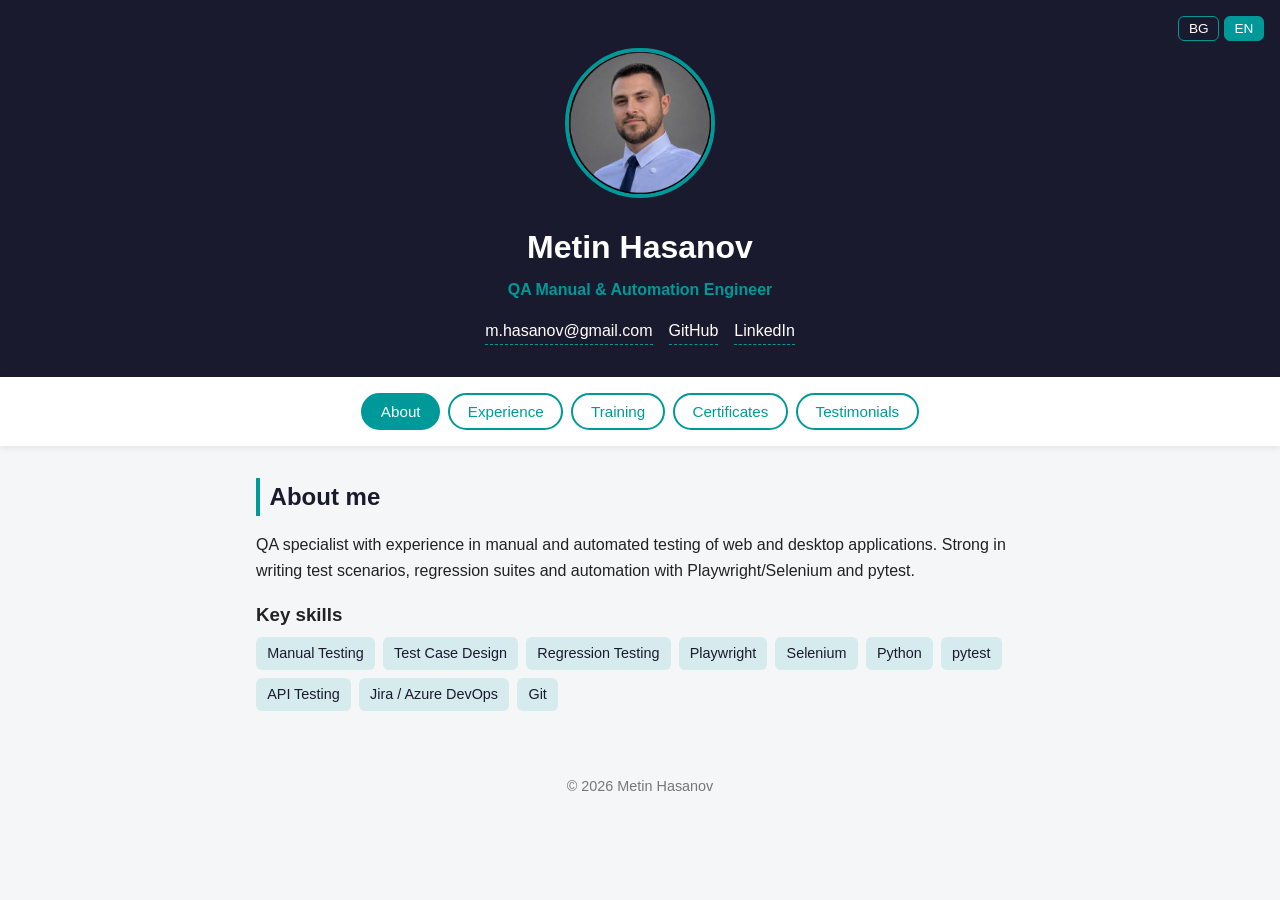
==== inxdex.html @ d7588e3c "#" ====
<!DOCTYPE html>
<html lang="en">
<head>
  <meta charset="UTF-8">
  <meta name="viewport" content="width=device-width, initial-scale=1.0">
  <title data-i18n="pageTitle">Metin Hasanov – QA Manual & Automation</title>
  <meta name="description" data-i18n-attr="content:metaDescription" content="Professional CV of a QA Manual & Automation Engineer">
  <link rel="stylesheet" href="style.css">
</head>
<body>
  <header class="hero">
    <div class="lang-switch" role="group" aria-label="Language">
      <button class="lang-btn" data-lang="bg" aria-label="Български">BG</button>
      <button class="lang-btn" data-lang="en" aria-label="English">EN</button>
    </div>
    <img src="photo.jpg" alt="Metin Hasanov" class="photo" data-i18n-attr="alt:photoAlt">
    <h1 data-i18n="name">Metin Hasanov</h1>
    <p class="subtitle" data-i18n="subtitle">QA Manual & Automation Engineer</p>
    <div class="contacts">
      <a href="mailto:m.hasanov@gmail.com">m.hasanov@gmail.com</a>
      <a href="https://github.com/your-username" target="_blank">GitHub</a>
      <a href="https://linkedin.com/in/your-profile" target="_blank">LinkedIn</a>
    </div>
  </header>
  <nav class="tabs" role="tablist">
    <button class="tab active" data-tab="about" role="tab" data-i18n="tabAbout">About</button>
    <button class="tab" data-tab="experience" role="tab" data-i18n="tabExperience">Experience</button>
    <button class="tab" data-tab="training" role="tab" data-i18n="tabTraining">Training</button>
    <button class="tab" data-tab="certs" role="tab" data-i18n="tabCerts">Certificates</button>
    <button class="tab" data-tab="testimonials" role="tab" data-i18n="tabTestimonials">Testimonials</button>
  </nav>
  <main>
    <!-- ABOUT -->
    <section id="about" class="panel active">
      <h2 data-i18n="aboutTitle">About me</h2>
      <p data-i18n="aboutText">QA specialist with experience in manual and automated testing of web and desktop applications.</p>
      <h3 data-i18n="skillsTitle">Key skills</h3>
      <ul class="tags">
        <li data-i18n="skill1">Manual Testing</li>
        <li data-i18n="skill2">Test Case Design</li>
        <li data-i18n="skill3">Regression Testing</li>
        <li>Playwright</li>
        <li>Selenium</li>
        <li>Python</li>
        <li>pytest</li>
        <li data-i18n="skill4">API Testing</li>
        <li>Jira / Azure DevOps</li>
        <li>Git</li>
      </ul>
    </section>
    <!-- EXPERIENCE -->
    <section id="experience" class="panel">
      <h2 data-i18n="expTitle">Professional experience</h2>
      <article class="card">
        <header>
          <h3 data-i18n="exp1Role">QA Engineer</h3>
          <span class="meta"><span data-i18n="exp1Company">Company XXX</span> · 2022 – <span data-i18n="present">present</span></span>
        </header>
        <ul>
          <li data-i18n="exp1b1">Writing and maintaining over 500 manual test cases.</li>
          <li data-i18n="exp1b2">Building Playwright + pytest automation for the Desigo BMS web interface.</li>
          <li data-i18n="exp1b3">Integrating tests into the CI/CD pipeline.</li>
        </ul>
      </article>
      <article class="card">
        <header>
          <h3 data-i18n="exp2Role">Junior QA Tester</h3>
          <span class="meta"><span data-i18n="exp2Company">Company YYY</span> · 2020 – 2022</span>
        </header>
        <ul>
          <li data-i18n="exp2b1">Manual testing of mobile apps and web portals.</li>
          <li data-i18n="exp2b2">Documenting and tracking defects in Jira.</li>
        </ul>
      </article>
    </section>
    <!-- TRAINING -->
    <section id="training" class="panel">
      <h2 data-i18n="trainTitle">Training</h2>
      <article class="card">
        <header>
          <h3 data-i18n="train1Title">Advanced Test Automation with Python</h3>
          <span class="meta" data-i18n="train1Meta">Online course · 2023</span>
        </header>
        <p data-i18n="train1Desc">Building a test framework with pytest, the page object model and CI integration.</p>
      </article>
      <article class="card">
        <header>
          <h3>ISTQB Foundation Level</h3>
          <span class="meta">2021</span>
        </header>
        <p data-i18n="train2Desc">Testing fundamentals, test techniques and the test process.</p>
      </article>
    </section>
    <!-- CERTIFICATES -->
    <section id="certs" class="panel">
      <h2 data-i18n="certsTitle">Certificates</h2>
      <ul class="cert-list">
        <li>
          <span><strong>ISTQB CTFL</strong> – 2021</span>
          <a href="certs/istqb-ctfl.pdf" target="_blank" data-i18n="view">View</a>
        </li>
        <li>
          <span><strong>Playwright Certified Engineer</strong> – 2024</span>
          <a href="certs/playwright.pdf" target="_blank" data-i18n="view">View</a>
        </li>
      </ul>
    </section>
    <!-- TESTIMONIALS -->
    <section id="testimonials" class="panel">
      <h2 data-i18n="testTitle">Testimonials</h2>
      <blockquote class="testimonial">
        <p data-i18n="test1Quote">"Metin is extremely organized and thorough. His automation saves hours of manual work every sprint."</p>
        <footer data-i18n="test1Author">— Name Surname, Test Manager, Company XXX</footer>
      </blockquote>
      <blockquote class="testimonial">
        <p data-i18n="test2Quote">"Accurate and clear bug reports that the team could act on immediately."</p>
        <footer data-i18n="test2Author">— Name Surname, Product Owner, Company YYY</footer>
      </blockquote>
    </section>
  </main>
  <footer class="site-footer">
    <p data-i18n="footer">© 2026 Metin Hasanov</p>
  </footer>
  <script src="script.js"></script>
</body>
</html>
---- style.css ----
:root {
  --primary: #009999;   /* Siemens-подобен тийл, смени по желание */
  --dark: #1a1a2e;
  --light: #f4f6f8;
  --text: #222;
  --radius: 10px;
}
* { box-sizing: border-box; margin: 0; padding: 0; }
body {
  font-family: "Segoe UI", Roboto, Arial, sans-serif;
  background: var(--light);
  color: var(--text);
  line-height: 1.6;
}
/* Hero */
.hero {
  background: var(--dark);
  color: #fff;
  text-align: center;
  padding: 3rem 1rem 2rem;
}
.photo {
  width: 150px;
  height: 150px;
  border-radius: 50%;
  object-fit: cover;
  border: 4px solid var(--primary);
  margin-bottom: 1rem;
}
.hero h1 { font-size: 2rem; }
.subtitle { color: var(--primary); font-weight: 600; margin-top: .25rem; }
.contacts { margin-top: 1rem; display: flex; gap: 1rem; justify-content: center; flex-wrap: wrap; }
.contacts a { color: #fff; text-decoration: none; border-bottom: 1px dashed var(--primary); }
/* Tabs */
.tabs {
  display: flex;
  flex-wrap: wrap;
  justify-content: center;
  gap: .5rem;
  background: #fff;
  padding: 1rem;
  position: sticky;
  top: 0;
  z-index: 10;
  box-shadow: 0 2px 6px rgba(0,0,0,.08);
}
.tab {
  border: 2px solid var(--primary);
  background: transparent;
  color: var(--primary);
  padding: .5rem 1.1rem;
  border-radius: 999px;
  cursor: pointer;
  font-size: .95rem;
  transition: all .2s;
}
.tab:hover { background: rgba(0,153,153,.1); }
.tab.active { background: var(--primary); color: #fff; }
/* Content */
main {
  max-width: 800px;
  margin: 2rem auto;
  padding: 0 1rem;
}
.panel { display: none; animation: fade .3s ease; }
.panel.active { display: block; }
@keyframes fade { from { opacity: 0; transform: translateY(6px); } to { opacity: 1; transform: none; } }
h2 { color: var(--dark); margin-bottom: 1rem; border-left: 4px solid var(--primary); padding-left: .6rem; }
h3 { margin: 1rem 0 .5rem; }
.card, .testimonial, .cert-list {
  background: #fff;
  border-radius: var(--radius);
  padding: 1.25rem;
  margin-bottom: 1rem;
  box-shadow: 0 1px 4px rgba(0,0,0,.06);
}
.card header { display: flex; flex-direction: column; margin-bottom: .5rem; }
.card h3 { margin: 0; }
.meta { color: #666; font-size: .9rem; }
.card ul { padding-left: 1.2rem; }
.tags { list-style: none; display: flex; flex-wrap: wrap; gap: .5rem; }
.tags li {
  background: rgba(0,153,153,.12);
  color: var(--dark);
  padding: .3rem .7rem;
  border-radius: 6px;
  font-size: .9rem;
}
.cert-list { list-style: none; }
.cert-list li {
  display: flex;
  justify-content: space-between;
  padding: .6rem 0;
  border-bottom: 1px solid #eee;
}
.cert-list li:last-child { border-bottom: none; }
.cert-list a { color: var(--primary); }
.testimonial { border-left: 4px solid var(--primary); font-style: italic; }
.testimonial footer { margin-top: .5rem; font-style: normal; color: #666; font-size: .9rem; }
.site-footer {
  text-align: center;
  padding: 2rem 1rem;
  color: #777;
  font-size: .9rem;
}
/* Мобилна версия */
@media (max-width: 500px) {
  .hero h1 { font-size: 1.6rem; }
  .tab { font-size: .85rem; padding: .4rem .8rem; }
}
/* Language switcher */
.hero { position: relative; }
.lang-switch {
  position: absolute;
  top: 1rem;
  right: 1rem;
  display: flex;
  gap: .3rem;
}
.lang-btn {
  background: transparent;
  color: #fff;
  border: 1px solid var(--primary);
  border-radius: 6px;
  padding: .25rem .6rem;
  cursor: pointer;
  font-size: .85rem;
}
.lang-btn.active { background: var(--primary); }
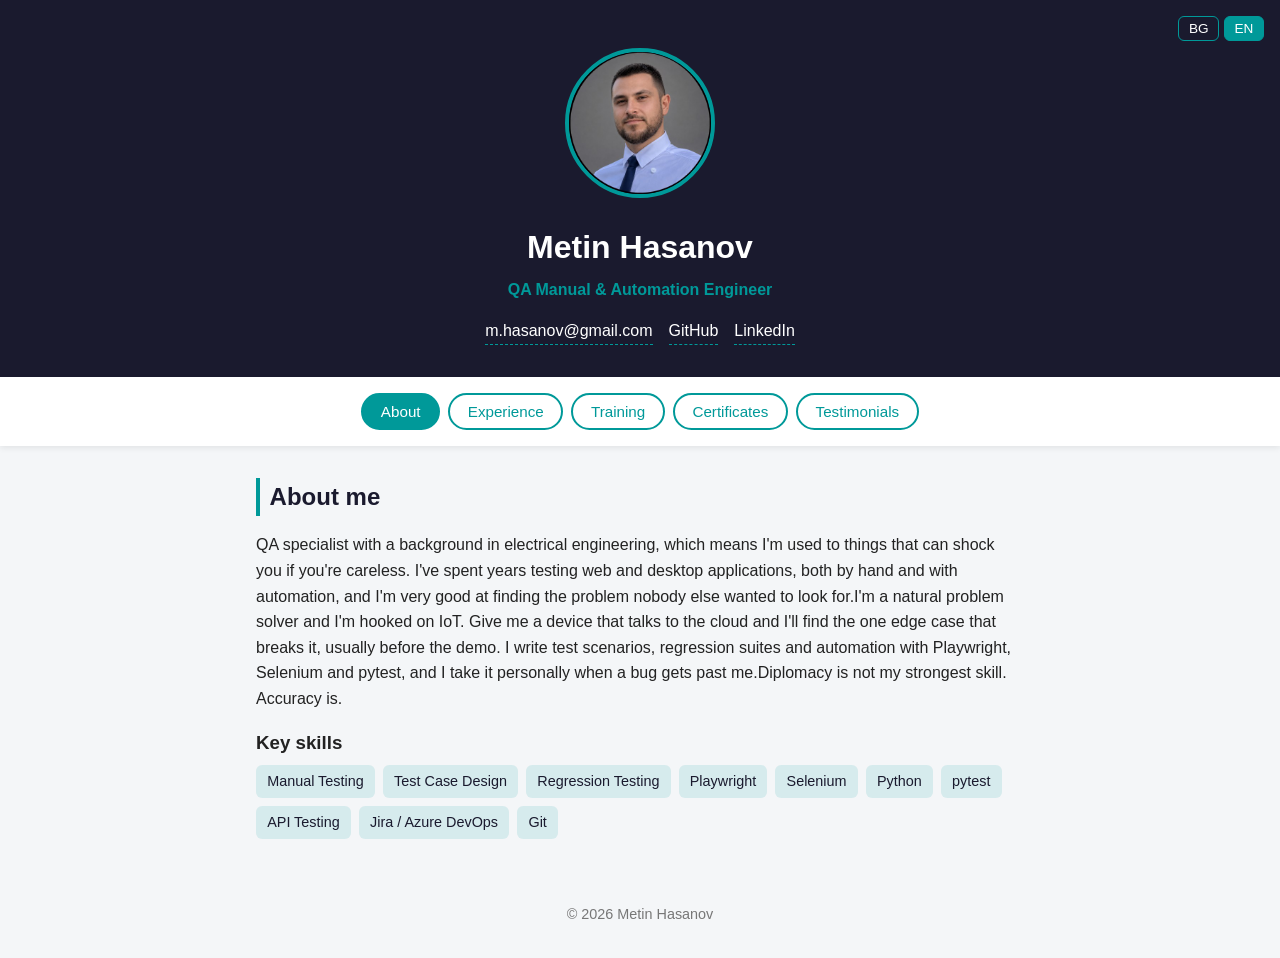
==== commit 36498acb: "new text added" ====
--- a/inxdex.html
+++ b/inxdex.html
@@ -18,8 +18,8 @@
     <p class="subtitle" data-i18n="subtitle">QA Manual & Automation Engineer</p>
     <div class="contacts">
       <a href="mailto:m.hasanov@gmail.com">m.hasanov@gmail.com</a>
-      <a href="https://github.com/your-username" target="_blank">GitHub</a>
-      <a href="https://linkedin.com/in/your-profile" target="_blank">LinkedIn</a>
+      <a href="https://github.com/metin941" target="_blank">GitHub</a>
+      <a href="https://www.linkedin.com/in/metin941" target="_blank">LinkedIn</a>
     </div>
   </header>
   <nav class="tabs" role="tablist">
